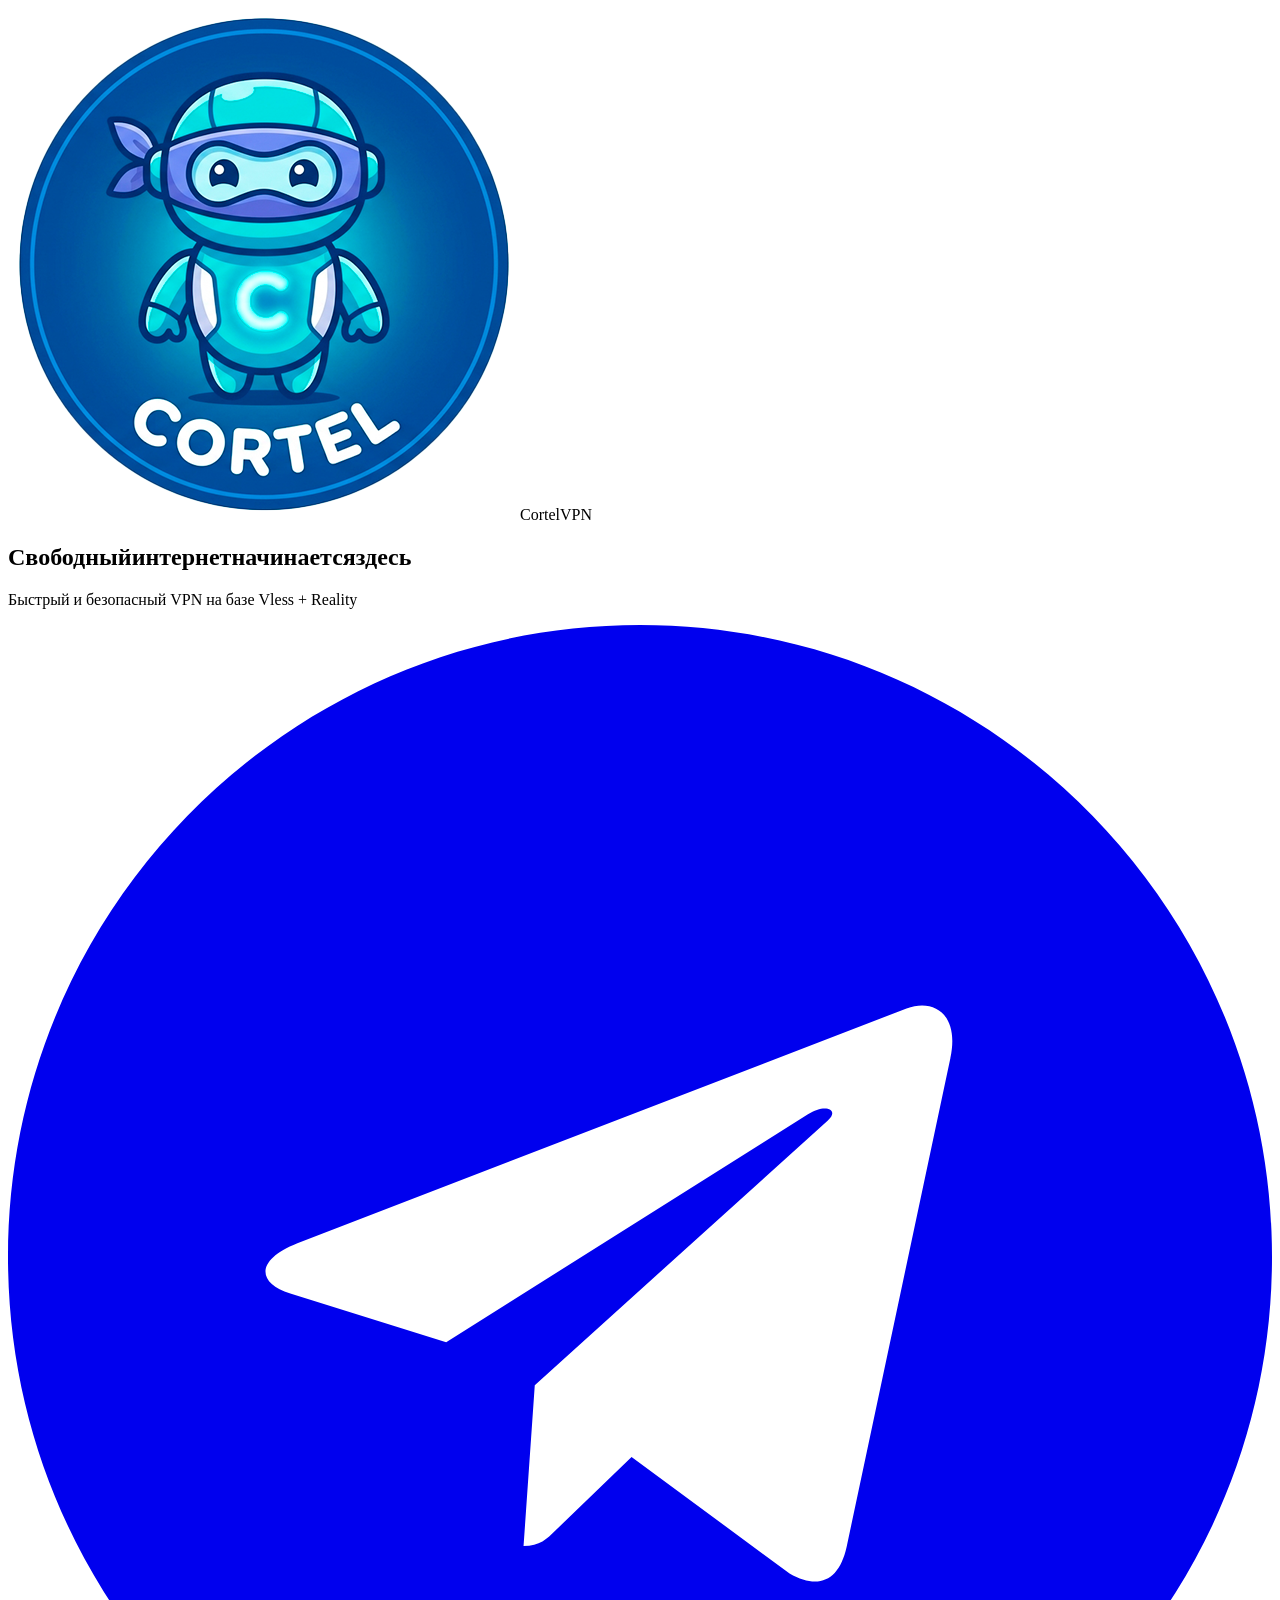
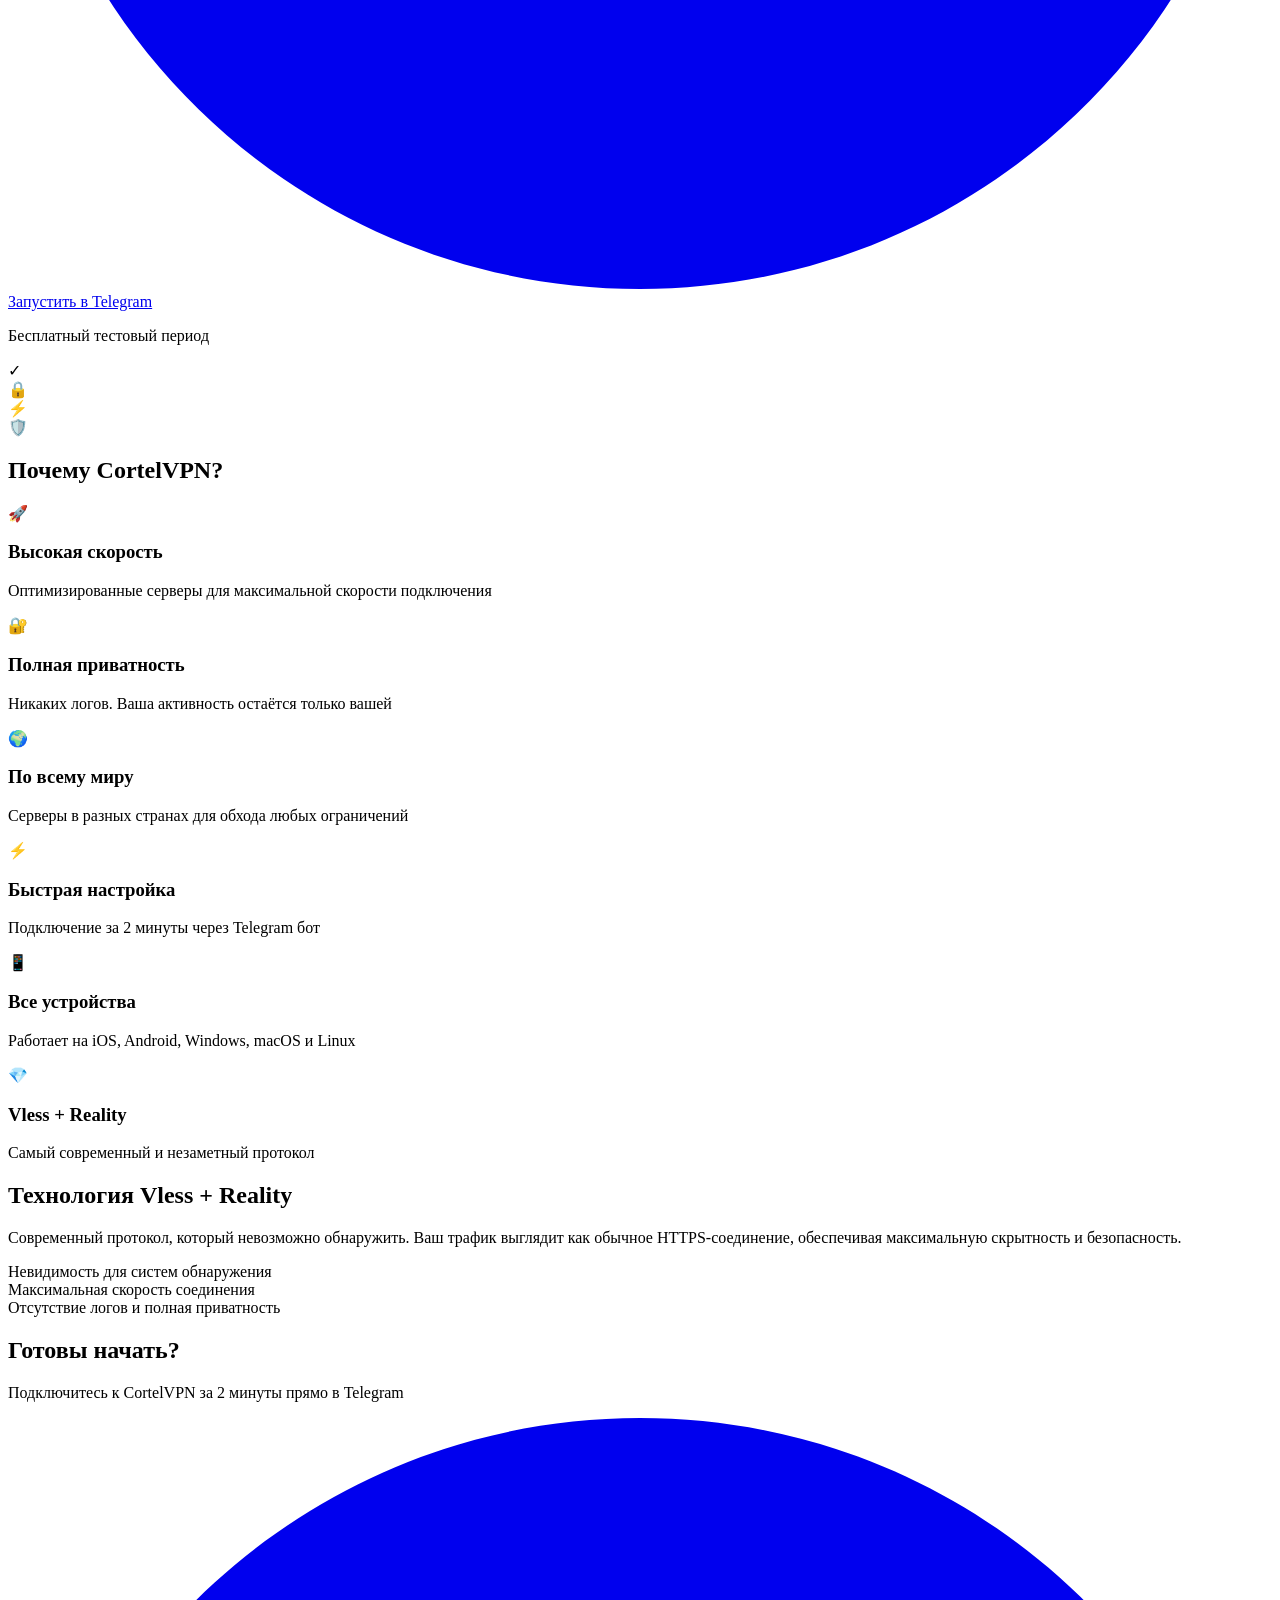
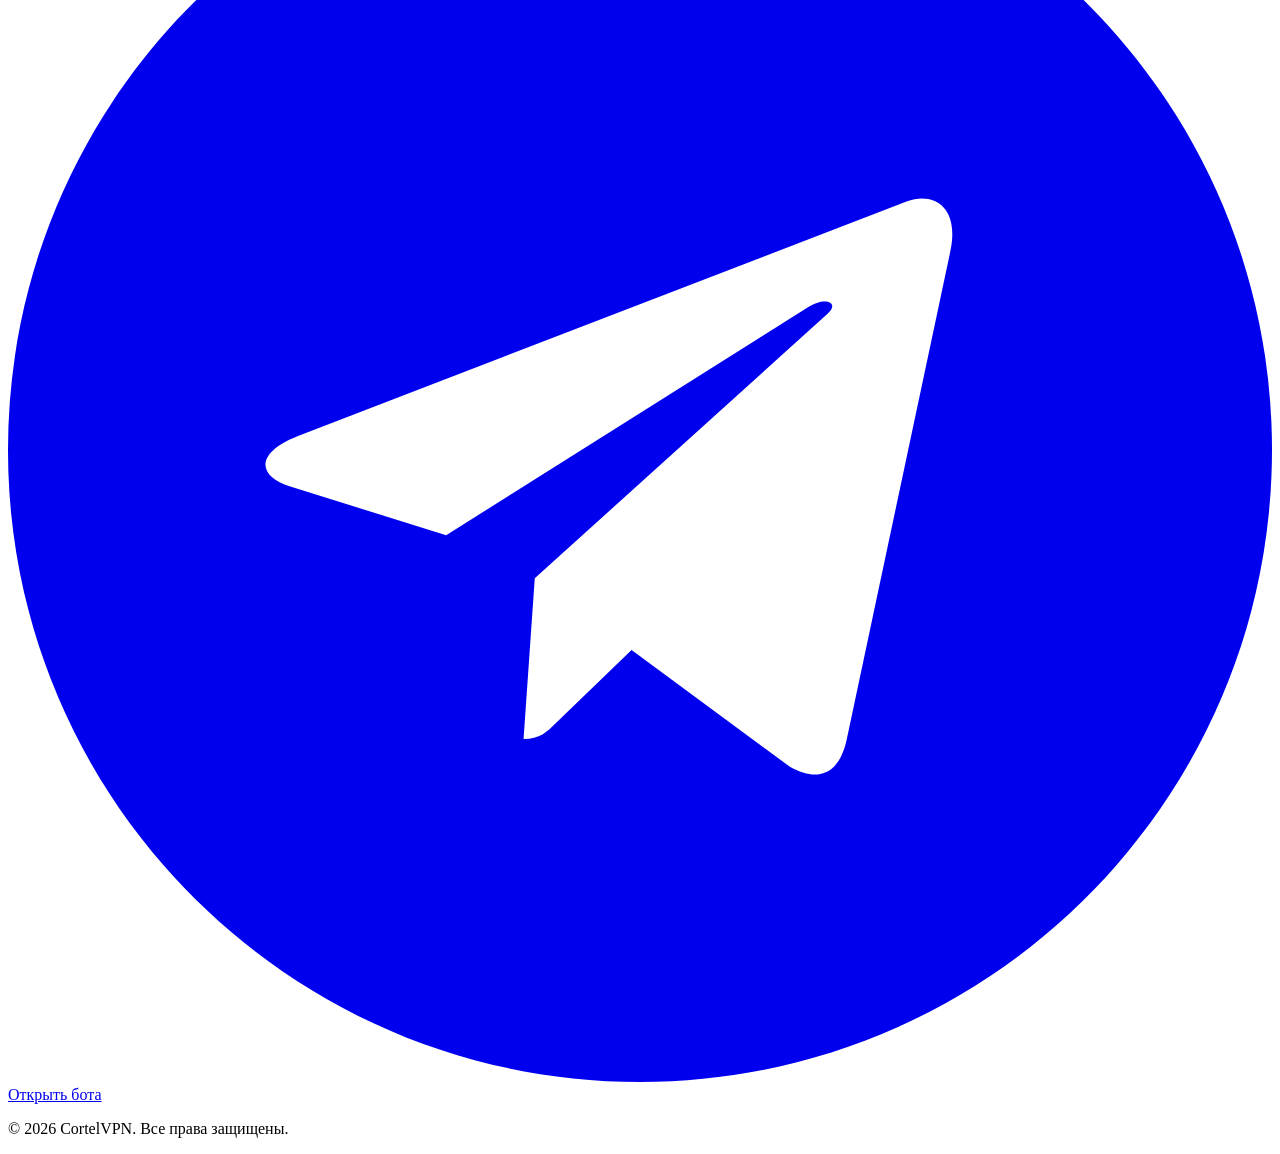
==== index.html @ 0ad5872e "Updates" ====
<!DOCTYPE html>
<html lang="ru">
  <head>
    <meta charset="UTF-8" />
    <link rel="icon" type="image/png" href="./logo.png" />
    <meta name="viewport" content="width=device-width, initial-scale=1.0" />
    
    <!-- SEO Meta Tags -->
    <title>CortelVPN — Быстрый VPN в Telegram | Vless + Reality</title>
    <meta name="title" content="CortelVPN — Быстрый VPN в Telegram | Vless + Reality" />
    <meta name="description" content="🔐 CortelVPN — современный VPN сервис на базе Vless + Reality. Быстрое подключение за 2 минуты через Telegram. Полная анонимность, высокая скорость, серверы по всему миру." />
    <meta name="keywords" content="VPN, Vless, Reality, Telegram бот, анонимность, приватность, обход блокировок, быстрый VPN, CortelVPN" />
    <meta name="author" content="CortelVPN" />
    <meta name="robots" content="index, follow" />
    <link rel="canonical" href="https://kakorel.github.io/CortelVPN/" />
    
    <!-- Open Graph / Facebook -->
    <meta property="og:type" content="website" />
    <meta property="og:url" content="https://kakorel.github.io/CortelVPN/" />
    <meta property="og:title" content="CortelVPN — Быстрый VPN в Telegram" />
    <meta property="og:description" content="Современный VPN на базе Vless + Reality. Подключение за 2 минуты через Telegram бот." />
    <meta property="og:image" content="https://kakorel.github.io/CortelVPN/logo.png" />
    
    <!-- Twitter -->
    <meta property="twitter:card" content="summary_large_image" />
    <meta property="twitter:url" content="https://kakorel.github.io/CortelVPN/" />
    <meta property="twitter:title" content="CortelVPN — Быстрый VPN в Telegram" />
    <meta property="twitter:description" content="Современный VPN на базе Vless + Reality. Подключение за 2 минуты через Telegram бот." />
    <meta property="twitter:image" content="https://kakorel.github.io/CortelVPN/logo.png" />
    
    <!-- Favicon -->
    <link rel="apple-touch-icon" sizes="180x180" href="./logo.png" />
    <link rel="icon" type="image/png" sizes="32x32" href="./logo.png" />
    <link rel="icon" type="image/png" sizes="16x16" href="./logo.png" />
    
    <!-- Fonts -->
    <link rel="preconnect" href="https://fonts.googleapis.com">
    <link rel="preconnect" href="https://fonts.gstatic.com" crossorigin>
    <link href="https://fonts.googleapis.com/css2?family=Inter:wght@400;600;700;900&display=swap" rel="stylesheet">
    
    <!-- Structured Data (Schema.org) -->
    <script type="application/ld+json">
    {
      "@context": "https://schema.org",
      "@type": "SoftwareApplication",
      "name": "CortelVPN",
      "applicationCategory": "SecurityApplication",
      "operatingSystem": "Multi-platform",
      "offers": {
        "@type": "Offer",
        "price": "0",
        "priceCurrency": "RUB"
      },
      "description": "Современный VPN сервис на базе Vless + Reality с подключением через Telegram",
      "url": "https://t.me/CortelVPNBot",
      "image": "https://kakorel.github.io/CortelVPN/logo.png"
    }
    </script>
    <script type="module" crossorigin src="./assets/index-sKCKP_qJ.js"></script>
    <link rel="stylesheet" crossorigin href="./assets/index-DKTfap7U.css">
  </head>
  <body>
    <div id="app"></div>
  </body>
</html>
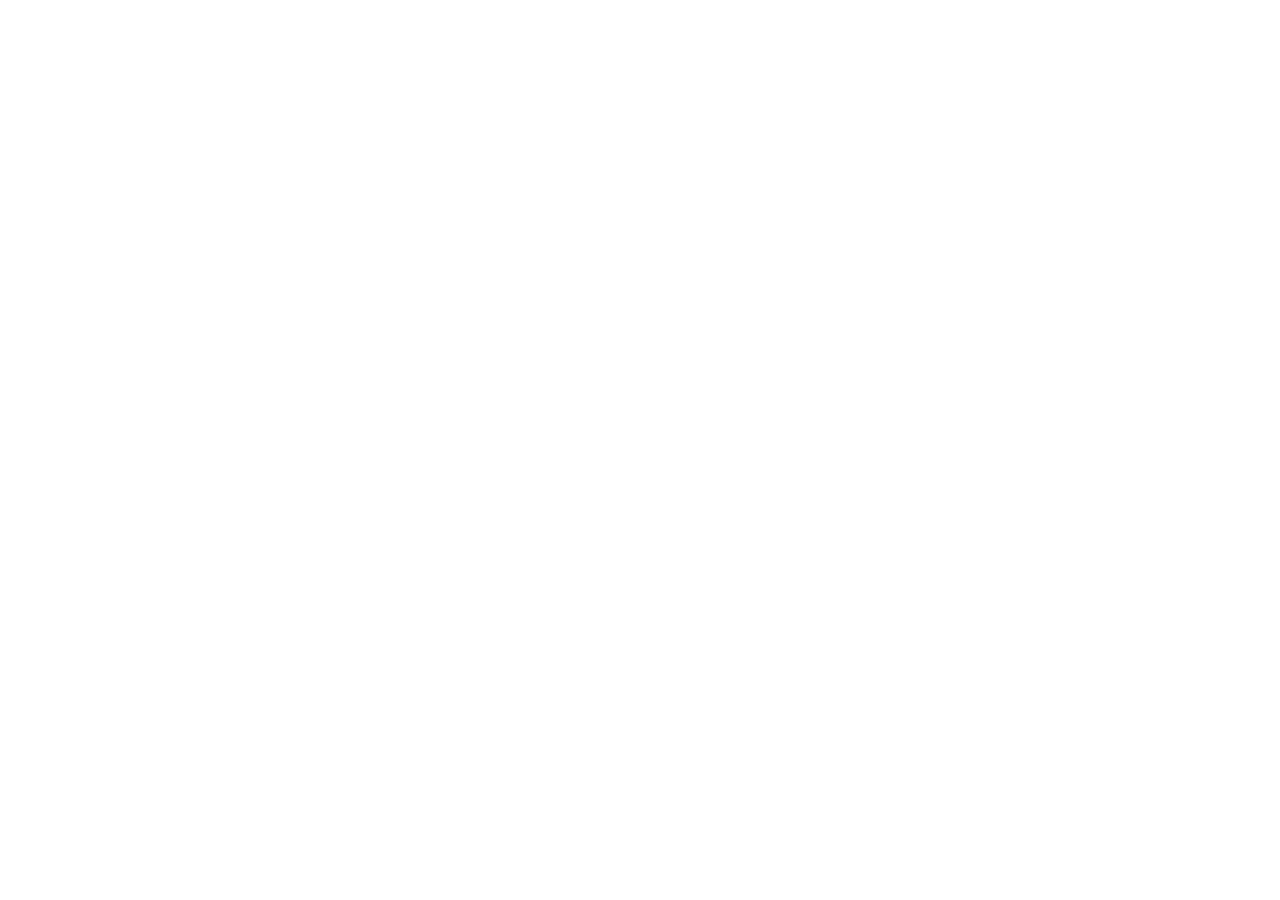
==== commit 6b75ebe1: "Add SEO meta tags" ====
--- a/index.html
+++ b/index.html
@@ -7,6 +7,8 @@
     
     <!-- SEO Meta Tags -->
     <title>CortelVPN — Быстрый VPN в Telegram | Vless + Reality</title>
+    <meta name="google-site-verification" content="CRlwMg4xD5rwBT9-0t8kMzi3ZgNT7_pALRXdV8gQdhY" />
+    <meta name="yandex-verification" content="017a3d70ad2d90e4" />
     <meta name="title" content="CortelVPN — Быстрый VPN в Telegram | Vless + Reality" />
     <meta name="description" content="🔐 CortelVPN — современный VPN сервис на базе Vless + Reality. Быстрое подключение за 2 минуты через Telegram. Полная анонимность, высокая скорость, серверы по всему миру." />
     <meta name="keywords" content="VPN, Vless, Reality, Telegram бот, анонимность, приватность, обход блокировок, быстрый VPN, CortelVPN" />
@@ -56,10 +58,9 @@
       "image": "https://kakorel.github.io/CortelVPN/logo.png"
     }
     </script>
-    <script type="module" crossorigin src="./assets/index-sKCKP_qJ.js"></script>
-    <link rel="stylesheet" crossorigin href="./assets/index-DKTfap7U.css">
   </head>
   <body>
     <div id="app"></div>
+    <script type="module" src="/src/main.js"></script>
   </body>
 </html>
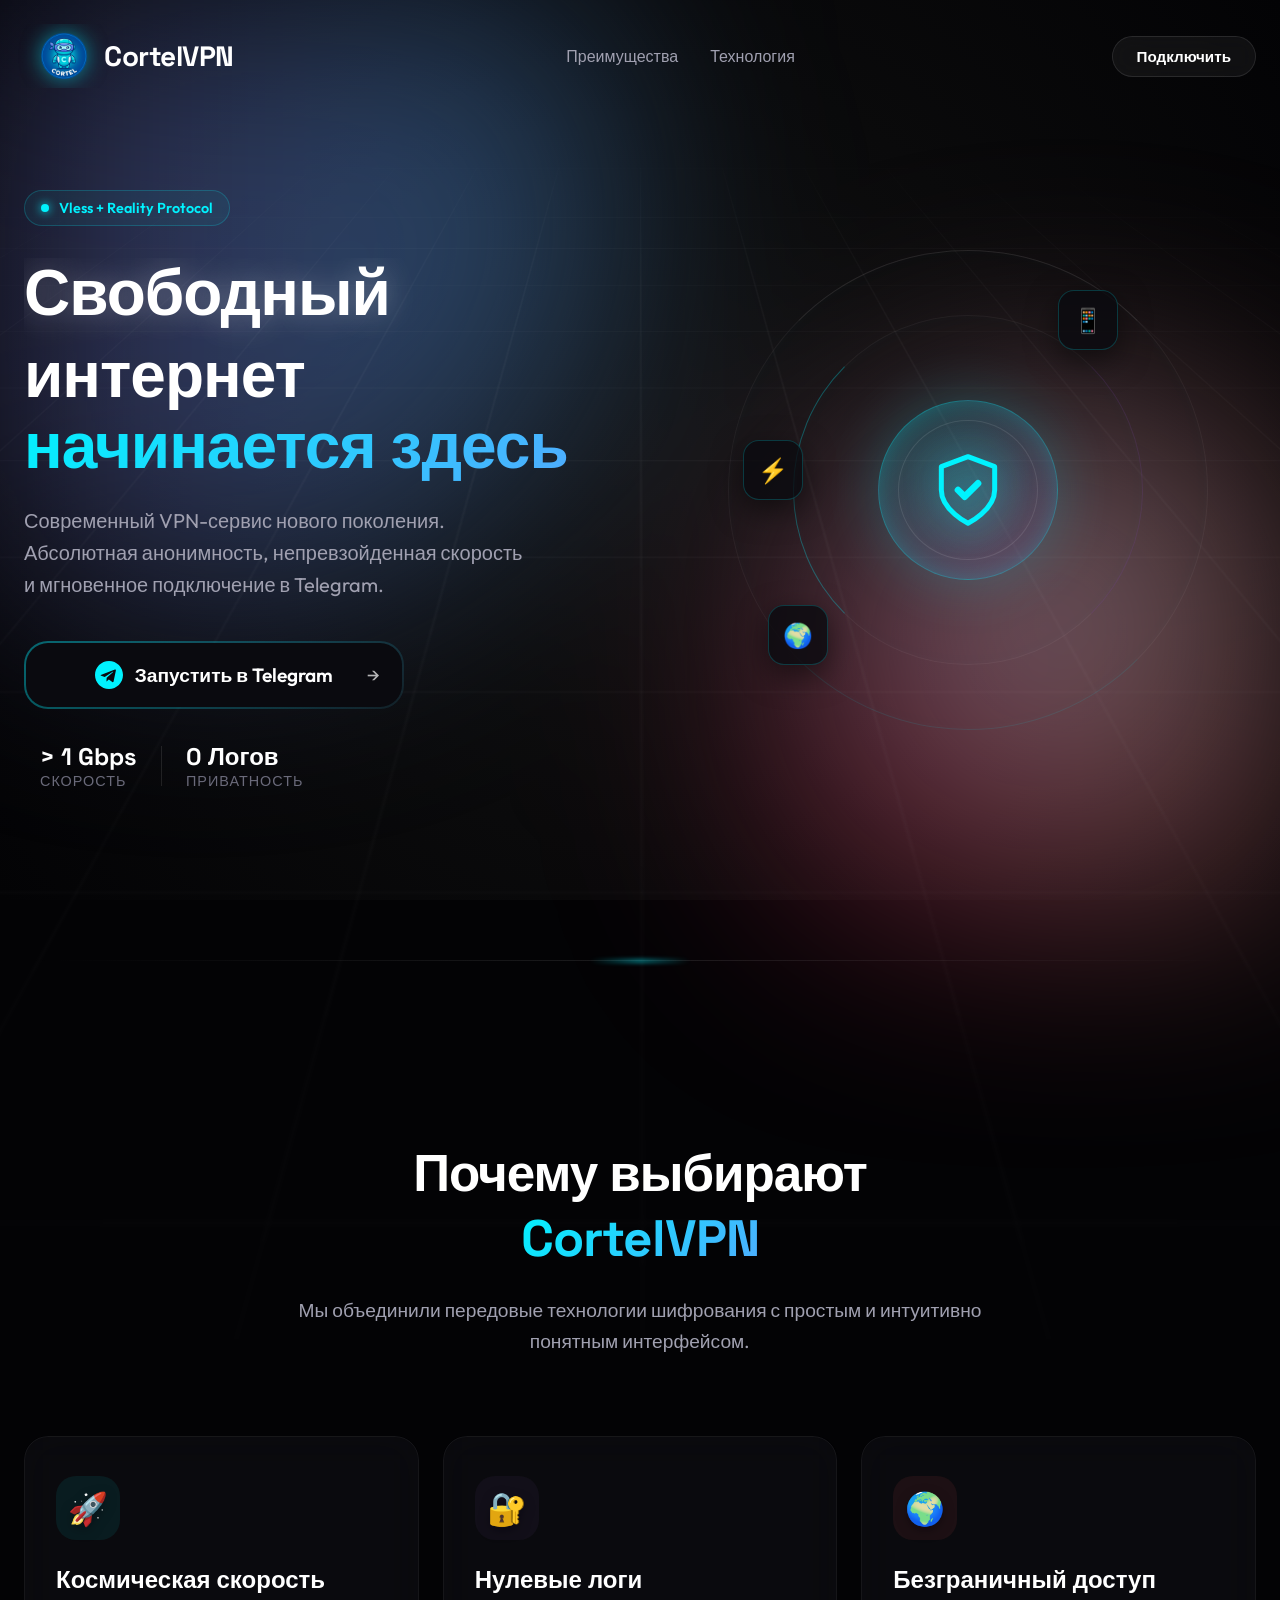
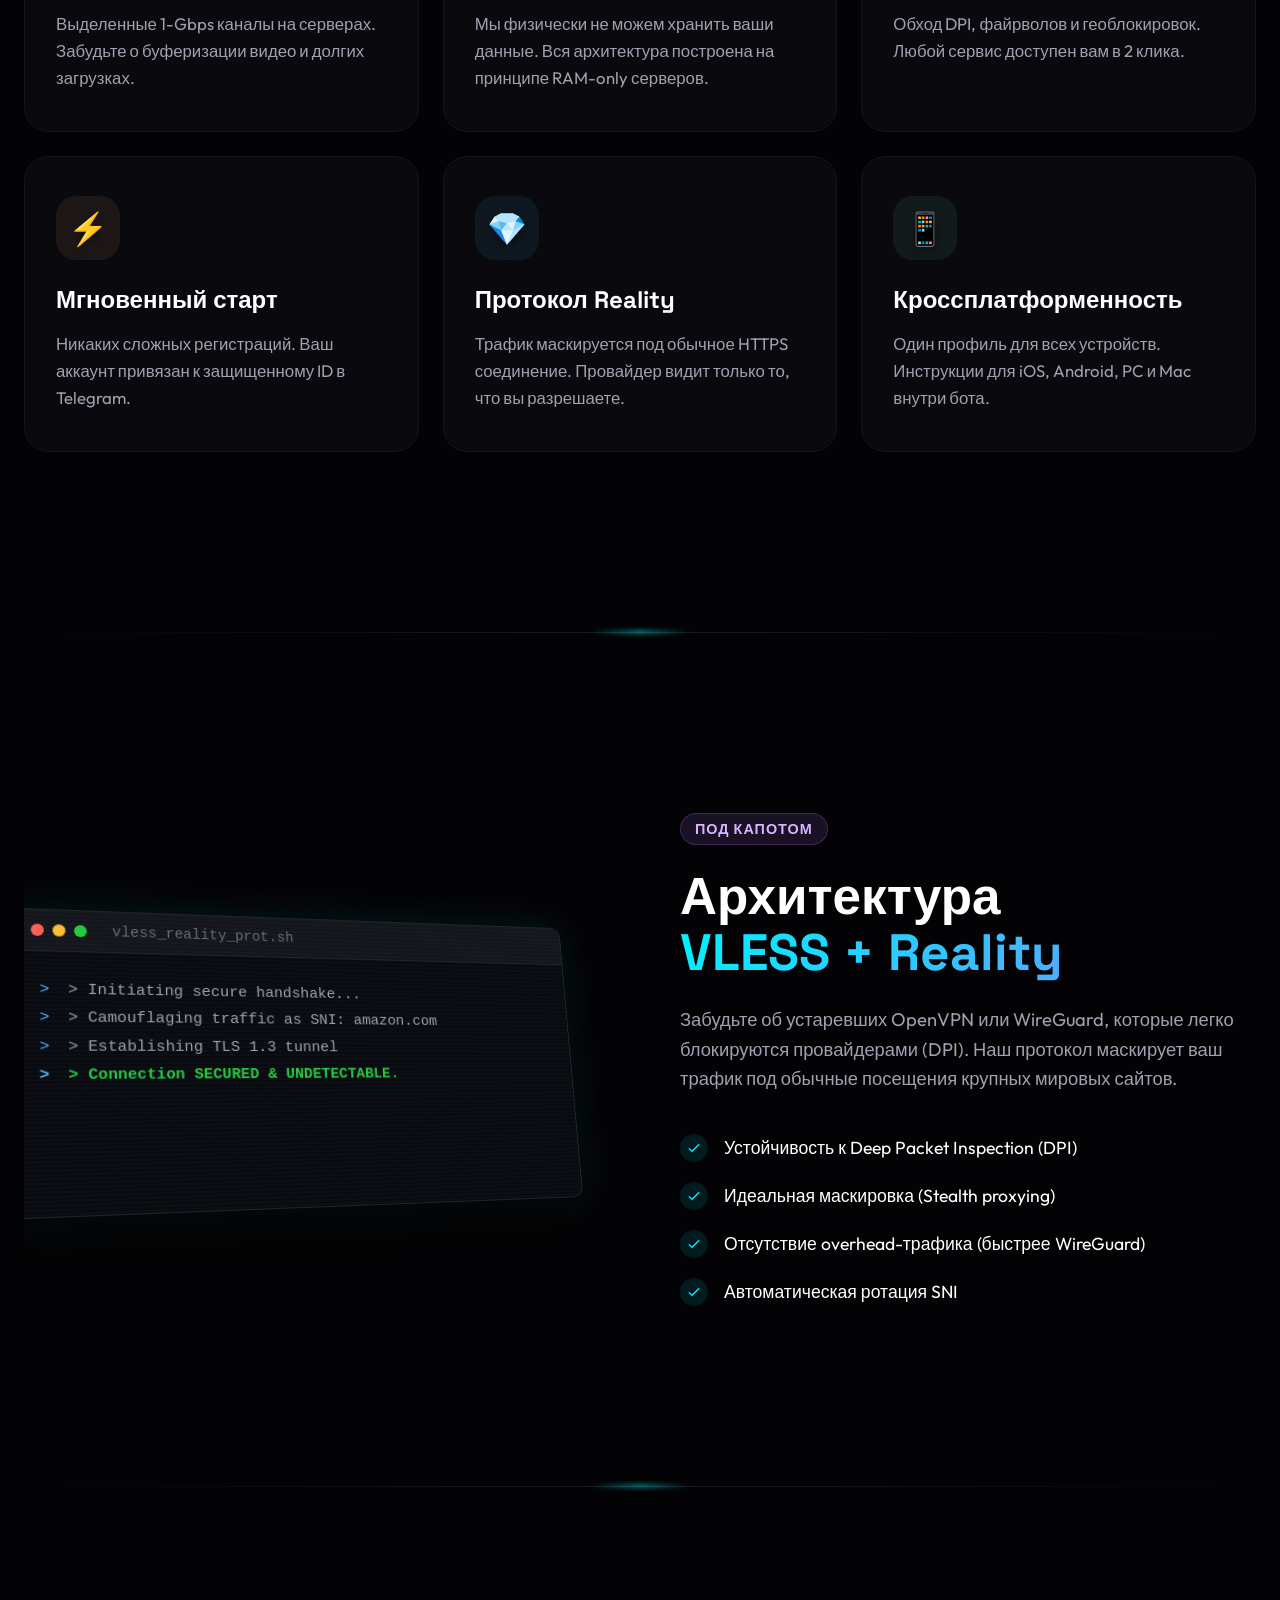
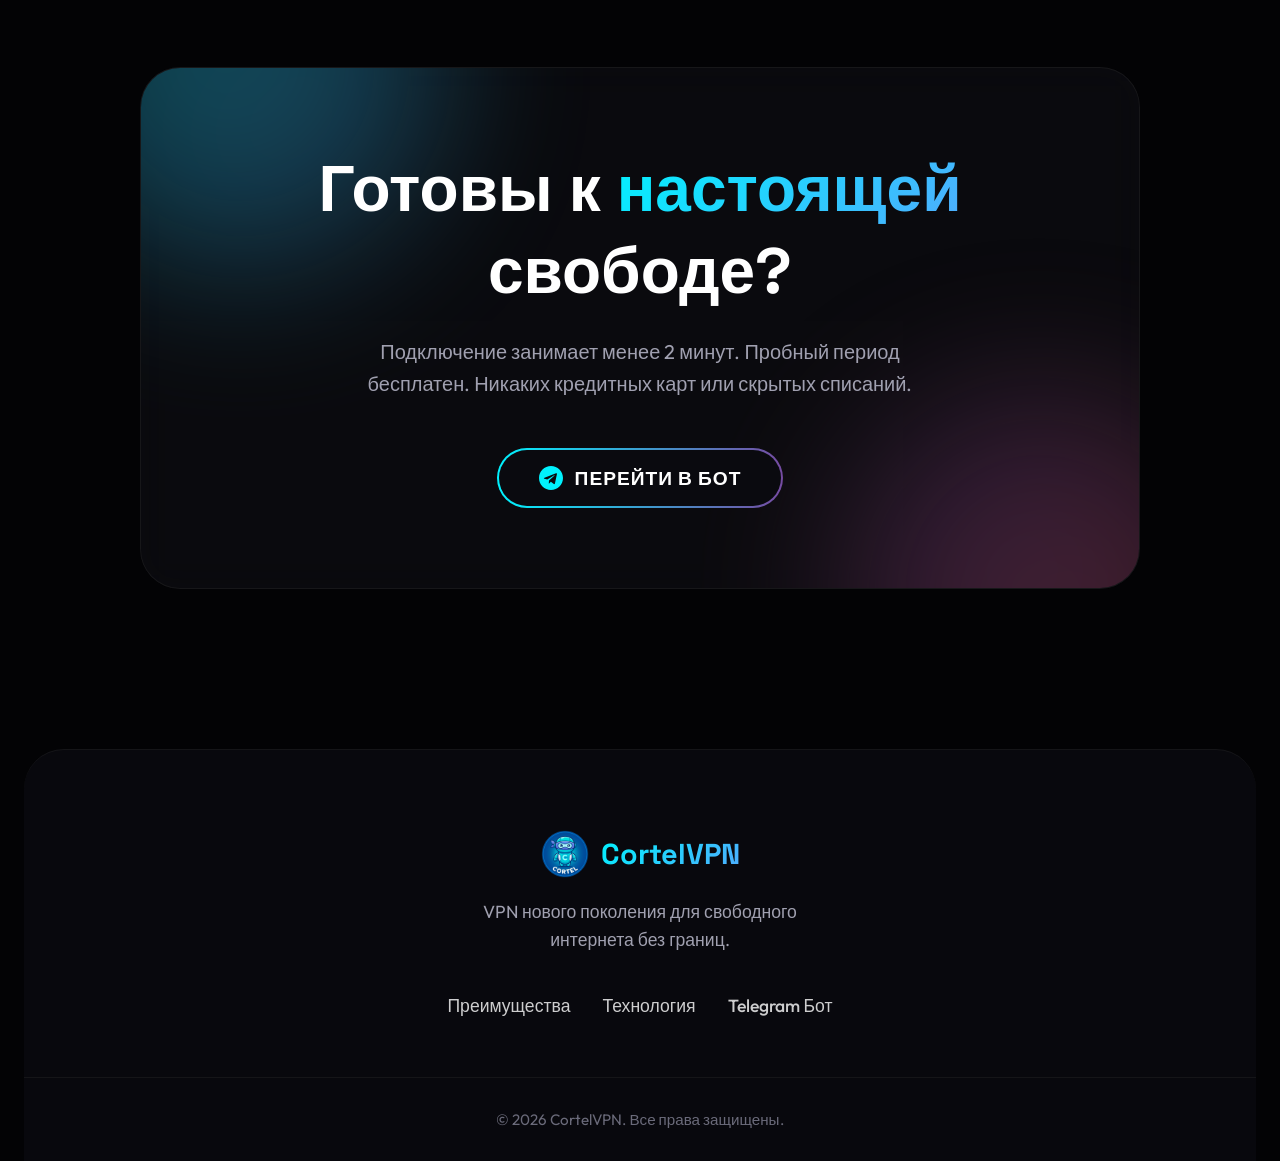
==== commit 0bd56f87: "Updates" ====
--- a/index.html
+++ b/index.html
@@ -1,66 +1,68 @@
-<!DOCTYPE html>
-<html lang="ru">
-  <head>
-    <meta charset="UTF-8" />
-    <link rel="icon" type="image/png" href="./logo.png" />
-    <meta name="viewport" content="width=device-width, initial-scale=1.0" />
-    
-    <!-- SEO Meta Tags -->
-    <title>CortelVPN — Быстрый VPN в Telegram | Vless + Reality</title>
-    <meta name="google-site-verification" content="CRlwMg4xD5rwBT9-0t8kMzi3ZgNT7_pALRXdV8gQdhY" />
-    <meta name="yandex-verification" content="017a3d70ad2d90e4" />
-    <meta name="title" content="CortelVPN — Быстрый VPN в Telegram | Vless + Reality" />
-    <meta name="description" content="🔐 CortelVPN — современный VPN сервис на базе Vless + Reality. Быстрое подключение за 2 минуты через Telegram. Полная анонимность, высокая скорость, серверы по всему миру." />
-    <meta name="keywords" content="VPN, Vless, Reality, Telegram бот, анонимность, приватность, обход блокировок, быстрый VPN, CortelVPN" />
-    <meta name="author" content="CortelVPN" />
-    <meta name="robots" content="index, follow" />
-    <link rel="canonical" href="https://kakorel.github.io/CortelVPN/" />
-    
-    <!-- Open Graph / Facebook -->
-    <meta property="og:type" content="website" />
-    <meta property="og:url" content="https://kakorel.github.io/CortelVPN/" />
-    <meta property="og:title" content="CortelVPN — Быстрый VPN в Telegram" />
-    <meta property="og:description" content="Современный VPN на базе Vless + Reality. Подключение за 2 минуты через Telegram бот." />
-    <meta property="og:image" content="https://kakorel.github.io/CortelVPN/logo.png" />
-    
-    <!-- Twitter -->
-    <meta property="twitter:card" content="summary_large_image" />
-    <meta property="twitter:url" content="https://kakorel.github.io/CortelVPN/" />
-    <meta property="twitter:title" content="CortelVPN — Быстрый VPN в Telegram" />
-    <meta property="twitter:description" content="Современный VPN на базе Vless + Reality. Подключение за 2 минуты через Telegram бот." />
-    <meta property="twitter:image" content="https://kakorel.github.io/CortelVPN/logo.png" />
-    
-    <!-- Favicon -->
-    <link rel="apple-touch-icon" sizes="180x180" href="./logo.png" />
-    <link rel="icon" type="image/png" sizes="32x32" href="./logo.png" />
-    <link rel="icon" type="image/png" sizes="16x16" href="./logo.png" />
-    
-    <!-- Fonts -->
-    <link rel="preconnect" href="https://fonts.googleapis.com">
-    <link rel="preconnect" href="https://fonts.gstatic.com" crossorigin>
-    <link href="https://fonts.googleapis.com/css2?family=Inter:wght@400;600;700;900&display=swap" rel="stylesheet">
-    
-    <!-- Structured Data (Schema.org) -->
-    <script type="application/ld+json">
-    {
-      "@context": "https://schema.org",
-      "@type": "SoftwareApplication",
-      "name": "CortelVPN",
-      "applicationCategory": "SecurityApplication",
-      "operatingSystem": "Multi-platform",
-      "offers": {
-        "@type": "Offer",
-        "price": "0",
-        "priceCurrency": "RUB"
-      },
-      "description": "Современный VPN сервис на базе Vless + Reality с подключением через Telegram",
-      "url": "https://t.me/CortelVPNBot",
-      "image": "https://kakorel.github.io/CortelVPN/logo.png"
-    }
-    </script>
-  </head>
-  <body>
-    <div id="app"></div>
-    <script type="module" src="/src/main.js"></script>
-  </body>
-</html>
+<!DOCTYPE html>
+<html lang="ru">
+  <head>
+    <meta charset="UTF-8" />
+    <link rel="icon" type="image/png" href="/logo.png" />
+    <meta name="viewport" content="width=device-width, initial-scale=1.0" />
+    
+    <!-- SEO Meta Tags -->
+    <title>CortelVPN — Быстрый VPN в Telegram | Vless + Reality</title>
+    <meta name="google-site-verification" content="CRlwMg4xD5rwBT9-0t8kMzi3ZgNT7_pALRXdV8gQdhY" />
+    <meta name="yandex-verification" content="017a3d70ad2d90e4" />
+    <meta name="title" content="CortelVPN — Быстрый VPN в Telegram | Vless + Reality" />
+    <meta name="description" content="🔐 CortelVPN — современный VPN сервис на базе Vless + Reality. Быстрое подключение за 2 минуты через Telegram. Полная анонимность, высокая скорость, серверы по всему миру." />
+    <meta name="keywords" content="VPN, Vless, Reality, Telegram бот, анонимность, приватность, обход блокировок, быстрый VPN, CortelVPN" />
+    <meta name="author" content="CortelVPN" />
+    <meta name="robots" content="index, follow" />
+    <link rel="canonical" href="https://kakorel.github.io/" />
+    
+    <!-- Open Graph / Facebook -->
+    <meta property="og:type" content="website" />
+    <meta property="og:url" content="https://kakorel.github.io/" />
+    <meta property="og:title" content="CortelVPN — Быстрый VPN в Telegram" />
+    <meta property="og:description" content="Современный VPN на базе Vless + Reality. Подключение за 2 минуты через Telegram бот." />
+    <meta property="og:image" content="https://kakorel.github.io/logo.png" />
+    
+    <!-- Twitter -->
+    <meta property="twitter:card" content="summary_large_image" />
+    <meta property="twitter:url" content="https://kakorel.github.io/" />
+    <meta property="twitter:title" content="CortelVPN — Быстрый VPN в Telegram" />
+    <meta property="twitter:description" content="Современный VPN на базе Vless + Reality. Подключение за 2 минуты через Telegram бот." />
+    <meta property="twitter:image" content="https://kakorel.github.io/logo.png" />
+    
+    <!-- Favicon -->
+    <link rel="apple-touch-icon" sizes="180x180" href="/logo.png" />
+    <link rel="icon" type="image/png" sizes="32x32" href="/logo.png" />
+    <link rel="icon" type="image/png" sizes="16x16" href="/logo.png" />
+    
+    <!-- Fonts -->
+    <link rel="preconnect" href="https://fonts.googleapis.com">
+    <link rel="preconnect" href="https://fonts.gstatic.com" crossorigin>
+    <link href="https://fonts.googleapis.com/css2?family=Inter:wght@400;600;700;900&display=swap" rel="stylesheet">
+    
+    <!-- Structured Data (Schema.org) -->
+    <script type="application/ld+json">
+    {
+      "@context": "https://schema.org",
+      "@type": "SoftwareApplication",
+      "name": "CortelVPN",
+      "applicationCategory": "SecurityApplication",
+      "operatingSystem": "Multi-platform",
+      "offers": {
+        "@type": "Offer",
+        "price": "0",
+        "priceCurrency": "RUB"
+      },
+      "description": "Современный VPN сервис на базе Vless + Reality с подключением через Telegram",
+      "url": "https://t.me/CortelVPNBot",
+      "image": "https://kakorel.github.io/logo.png"
+    }
+    </script>
+    <script type="module" crossorigin src="/assets/index-sCNzFumO.js"></script>
+    <link rel="stylesheet" crossorigin href="/assets/index-DAi2vMQo.css">
+  </head>
+  <body>
+    <div id="app"></div>+
+  </body>
+</html>
--- a/assets/index-DAi2vMQo.css
+++ b/assets/index-DAi2vMQo.css
@@ -0,0 +1 @@
+@import"https://fonts.googleapis.com/css2?family=Outfit:wght@300;400;500;600;700;800&family=Space+Grotesk:wght@500;700&display=swap";.header[data-v-87df7027]{position:fixed;top:0;left:0;width:100%;padding:24px 0;z-index:100;transition:all .4s cubic-bezier(.16,1,.3,1)}.header.scrolled[data-v-87df7027]{padding:16px 0;background:#0a0a0f99;-webkit-backdrop-filter:blur(20px);backdrop-filter:blur(20px);border-bottom:1px solid rgba(255,255,255,.05)}.header-inner[data-v-87df7027]{max-width:1300px;margin:0 auto;padding:0 24px;display:flex;justify-content:space-between;align-items:center}.logo-container[data-v-87df7027]{display:flex;align-items:center;gap:16px;position:relative;padding:8px 16px;margin-left:-16px;border-radius:16px;cursor:pointer;transition:transform .3s ease;overflow:hidden;--x: 50%;--y: 50%}.logo-container[data-v-87df7027]:before{content:"";position:absolute;top:var(--y);left:var(--x);transform:translate(-50%,-50%);width:100px;height:100px;background:radial-gradient(circle,rgba(0,242,254,.2),transparent 70%);opacity:0;transition:opacity .3s ease;pointer-events:none}.logo-container[data-v-87df7027]:hover:before{opacity:1}.logo-container[data-v-87df7027]:hover{transform:scale(1.02)}.logo[data-v-87df7027]{width:48px;height:48px;object-fit:contain;filter:drop-shadow(0 0 10px rgba(0,242,254,.5));position:relative;z-index:2;transition:filter .3s}.logo-container:hover .logo[data-v-87df7027]{filter:drop-shadow(0 0 20px rgba(0,242,254,.8))}.logo-text[data-v-87df7027]{font-family:Space Grotesk,sans-serif;font-size:1.75rem;font-weight:700;color:#fff;letter-spacing:-.5px;position:relative;z-index:2}.nav-links[data-v-87df7027]{display:flex;gap:32px}.nav-link[data-v-87df7027]{color:#a0a0b0;text-decoration:none;font-size:1rem;font-weight:500;transition:color .3s;position:relative}.nav-link[data-v-87df7027]:hover{color:#fff}.nav-link[data-v-87df7027]:after{content:"";position:absolute;left:0;bottom:-4px;width:0%;height:2px;background:linear-gradient(90deg,#00f2fe,#4facfe);transition:width .3s ease}.nav-link[data-v-87df7027]:hover:after{width:100%}.nav-cta[data-v-87df7027]{padding:10px 24px;background:#ffffff0d;border:1px solid rgba(255,255,255,.1);border-radius:30px;color:#fff;text-decoration:none;font-weight:600;font-size:.95rem;transition:all .3s ease;-webkit-backdrop-filter:blur(10px);backdrop-filter:blur(10px)}.nav-cta[data-v-87df7027]:hover{background:#ffffff1a;border-color:#00f2fe80;box-shadow:0 0 20px #00f2fe33;transform:translateY(-2px)}@media(max-width:768px){.nav-links[data-v-87df7027]{display:none}.logo-text[data-v-87df7027]{font-size:1.5rem}}.hero[data-v-5a000eb6]{min-height:100vh;display:flex;align-items:center;padding-top:80px}.hero-container[data-v-5a000eb6]{display:grid;grid-template-columns:1fr 1fr;gap:80px;align-items:center;width:100%}@media(max-width:1024px){.hero-container[data-v-5a000eb6]{grid-template-columns:1fr;text-align:center;gap:60px;padding:40px 0}}.badge[data-v-5a000eb6]{display:inline-flex;align-items:center;gap:10px;padding:8px 16px;background:#00f2fe0d;border:1px solid rgba(0,242,254,.2);border-radius:100px;color:#00f2fe;font-weight:600;font-size:.9rem;margin-bottom:32px;animation:fadeUp-5a000eb6 .8s forwards;opacity:0;transform:translateY(20px)}.pulse-dot[data-v-5a000eb6]{width:8px;height:8px;background:#00f2fe;border-radius:50%;box-shadow:0 0 10px #00f2fe;animation:pulse-5a000eb6 2s infinite}@keyframes pulse-5a000eb6{0%{box-shadow:0 0 #00f2fe66}70%{box-shadow:0 0 0 10px #00f2fe00}to{box-shadow:0 0 #00f2fe00}}.title[data-v-5a000eb6]{font-size:clamp(3rem,5vw,5rem);line-height:1.1;font-weight:800;letter-spacing:-1px;margin-bottom:24px}.title-line[data-v-5a000eb6]{overflow:hidden;display:flex;flex-wrap:wrap;gap:12px}@media(max-width:1024px){.title-line[data-v-5a000eb6]{justify-content:center}.badge[data-v-5a000eb6]{margin:0 auto 32px}}.title-line[data-v-5a000eb6]:nth-child(1){animation:splitReveal-5a000eb6 1s .2s cubic-bezier(.2,1,.2,1) forwards;opacity:0;transform:translateY(40px)}.title-line[data-v-5a000eb6]:nth-child(2){animation:splitReveal-5a000eb6 1s .4s cubic-bezier(.2,1,.2,1) forwards;opacity:0;transform:translateY(40px)}.text-glow[data-v-5a000eb6]{color:#fff;text-shadow:0 0 30px rgba(255,255,255,.3)}.text-gradient[data-v-5a000eb6]{background:linear-gradient(135deg,#00f2fe,#4facfe);-webkit-background-clip:text;-webkit-text-fill-color:transparent;background-clip:text}.subtitle[data-v-5a000eb6]{font-size:1.25rem;color:#a0a0b0;line-height:1.6;max-width:500px;margin-bottom:40px;animation:fadeUp-5a000eb6 1s .6s forwards;opacity:0;transform:translateY(20px)}@media(max-width:1024px){.subtitle[data-v-5a000eb6]{margin:0 auto 40px}}.actions[data-v-5a000eb6]{animation:fadeUp-5a000eb6 1s .8s forwards;opacity:0;transform:translateY(20px)}.primary-btn[data-v-5a000eb6]{position:relative;display:inline-flex;align-items:center;justify-content:space-between;width:100%;max-width:380px;padding:2px;background:linear-gradient(135deg,#00f2fe66,#4abfee1a);border-radius:24px;text-decoration:none;overflow:hidden;transition:transform .3s cubic-bezier(.16,1,.3,1)}.primary-btn[data-v-5a000eb6]:hover{transform:translateY(-4px) scale(1.02)}.btn-glow[data-v-5a000eb6]{position:absolute;top:0;left:-100%;width:100%;height:100%;background:linear-gradient(90deg,transparent,rgba(255,255,255,.2),transparent);transition:left .5s}.primary-btn:hover .btn-glow[data-v-5a000eb6]{left:100%}.btn-text[data-v-5a000eb6]{flex:1;display:flex;align-items:center;justify-content:center;gap:12px;background:#0a0a0f;border-radius:22px;padding:18px 24px;color:#fff;font-weight:600;font-size:1.2rem;z-index:1;transition:background .3s}.primary-btn:hover .btn-text[data-v-5a000eb6]{background:#0a0a0fcc}.primary-btn svg[data-v-5a000eb6]{width:28px;height:28px;color:#00f2fe}.arrow-icon[data-v-5a000eb6]{position:absolute;right:24px;z-index:2;color:#fff;font-size:1.2rem;transition:transform .3s;opacity:.7}.primary-btn:hover .arrow-icon[data-v-5a000eb6]{transform:translate(4px);opacity:1}.stats-row[data-v-5a000eb6]{display:flex;align-items:center;gap:24px;margin-top:32px;padding-left:16px}@media(max-width:1024px){.stats-row[data-v-5a000eb6]{justify-content:center;padding-left:0}.primary-btn[data-v-5a000eb6]{max-width:100%}}.stat-val[data-v-5a000eb6]{font-family:Space Grotesk,sans-serif;font-size:1.5rem;font-weight:700;color:#fff}.stat-label[data-v-5a000eb6]{font-size:.9rem;color:#6a6a7a;text-transform:uppercase;letter-spacing:1px}.stat-divider[data-v-5a000eb6]{width:1px;height:40px;background:#ffffff1a}.hero-visual[data-v-5a000eb6]{position:relative;display:flex;justify-content:center;align-items:center;animation:fadeIn-5a000eb6 2s 1s forwards;opacity:0}.visual-wrapper[data-v-5a000eb6]{position:relative;width:500px;height:500px;display:flex;justify-content:center;align-items:center}@media(max-width:640px){.visual-wrapper[data-v-5a000eb6]{width:350px;height:350px;transform:scale(.8)}}.core-sphere[data-v-5a000eb6]{position:relative;width:180px;height:180px;border-radius:50%;background:linear-gradient(135deg,#00f2fe33,#764ba233);-webkit-backdrop-filter:blur(10px);backdrop-filter:blur(10px);border:1px solid rgba(0,242,254,.3);display:flex;justify-content:center;align-items:center;z-index:10;box-shadow:0 0 60px #00f2fe33,inset 0 0 20px #00f2fe33;animation:pulseSphere-5a000eb6 4s ease-in-out infinite alternate}.sphere-inner[data-v-5a000eb6]{position:absolute;width:140px;height:140px;border-radius:50%;background:radial-gradient(circle,rgba(0,242,254,.1),transparent 70%);border:1px solid rgba(255,255,255,.1);animation:spin-5a000eb6 10s linear infinite}.shield-icon[data-v-5a000eb6]{width:80px;height:80px;color:#00f2fe;z-index:2;filter:drop-shadow(0 0 15px rgba(0,242,254,.5))}.orbit-ring[data-v-5a000eb6]{position:absolute;top:50%;left:50%;transform:translate(-50%,-50%);border-radius:50%;border:1px solid rgba(255,255,255,.05);box-shadow:inset 0 0 20px #00f2fe05}.ring-1[data-v-5a000eb6]{width:350px;height:350px;animation:orbit-5a000eb6 20s linear infinite;border-left-color:#00f2fe4d;border-right-color:#764ba233}.ring-2[data-v-5a000eb6]{width:480px;height:480px;animation:orbitReverse-5a000eb6 30s linear infinite;border-top-color:#ffffff1a;border-bottom-color:#00f2fe1a}.node[data-v-5a000eb6]{position:absolute;width:60px;height:60px;background:#0a0a0fcc;-webkit-backdrop-filter:blur(8px);backdrop-filter:blur(8px);border:1px solid rgba(0,242,254,.2);border-radius:16px;display:flex;justify-content:center;align-items:center;font-size:1.5rem;box-shadow:0 10px 30px #00000080;z-index:20}.node-1[data-v-5a000eb6]{top:10%;right:20%;animation:floatNode-5a000eb6 5s ease-in-out infinite}.node-2[data-v-5a000eb6]{bottom:15%;left:10%;animation:floatNode-5a000eb6 6s ease-in-out infinite 1s}.node-3[data-v-5a000eb6]{top:40%;left:5%;animation:floatNode-5a000eb6 7s ease-in-out infinite 2s}@keyframes splitReveal-5a000eb6{to{opacity:1;transform:translateY(0)}}@keyframes fadeUp-5a000eb6{to{opacity:1;transform:translateY(0)}}@keyframes fadeIn-5a000eb6{to{opacity:1}}@keyframes pulseSphere-5a000eb6{0%{transform:scale(1);box-shadow:0 0 60px #00f2fe33}to{transform:scale(1.05);box-shadow:0 0 100px #00f2fe66}}@keyframes spin-5a000eb6{to{transform:rotate(360deg)}}@keyframes orbit-5a000eb6{0%{transform:translate(-50%,-50%) rotate(0)}to{transform:translate(-50%,-50%) rotate(360deg)}}@keyframes orbitReverse-5a000eb6{0%{transform:translate(-50%,-50%) rotate(360deg)}to{transform:translate(-50%,-50%) rotate(0)}}@keyframes floatNode-5a000eb6{0%,to{transform:translateY(0)}50%{transform:translateY(-20px)}}.features[data-v-491fc93d]{padding:120px 0;position:relative}.header-content[data-v-491fc93d]{text-align:center;max-width:700px;margin:0 auto 80px;opacity:0;transform:translateY(30px);transition:all .8s cubic-bezier(.16,1,.3,1)}.header-content.visible[data-v-491fc93d]{opacity:1;transform:translateY(0)}.section-title[data-v-491fc93d]{font-size:clamp(2.5rem,4vw,3.5rem);font-weight:800;letter-spacing:-1px;margin-bottom:24px}.gradient-text[data-v-491fc93d]{background:linear-gradient(135deg,#00f2fe,#4facfe);-webkit-background-clip:text;-webkit-text-fill-color:transparent;background-clip:text}.section-subtitle[data-v-491fc93d]{font-size:1.2rem;color:#a0a0b0;line-height:1.6}.features-grid[data-v-491fc93d]{display:grid;grid-template-columns:repeat(auto-fit,minmax(320px,1fr));gap:24px}.feature-card-wrapper[data-v-491fc93d]{opacity:0;transform:translateY(40px);transition:all .8s cubic-bezier(.16,1,.3,1)}.feature-card-wrapper.visible[data-v-491fc93d]{opacity:1;transform:translateY(0)}.feature-card[data-v-491fc93d]{position:relative;height:100%;background:#0f0f1499;-webkit-backdrop-filter:blur(20px);backdrop-filter:blur(20px);border-radius:24px;padding:40px 32px;overflow:hidden;transition:transform .4s cubic-bezier(.16,1,.3,1);display:flex;flex-direction:column}.feature-card[data-v-491fc93d]:hover{transform:translateY(-8px)}.card-glow[data-v-491fc93d]{position:absolute;top:-50%;left:-50%;width:200%;height:200%;opacity:0;filter:blur(60px);transition:opacity .4s;pointer-events:none;z-index:0}.mouse-glow-bg[data-v-491fc93d]{position:absolute;top:0;left:0;width:100%;height:100%;background:radial-gradient(800px circle at var(--mouse-x, 0) var(--mouse-y, 0),rgba(255,255,255,.04),transparent 40%);z-index:0;pointer-events:none;opacity:0;transition:opacity .3s}.feature-card:hover .mouse-glow-bg[data-v-491fc93d]{opacity:1}.feature-card:hover .card-glow[data-v-491fc93d]{opacity:.15}.icon-wrapper[data-v-491fc93d]{position:relative;width:64px;height:64px;border-radius:20px;display:flex;align-items:center;justify-content:center;margin-bottom:24px;z-index:1}.icon-bg[data-v-491fc93d]{position:absolute;top:0;right:0;bottom:0;left:0;border-radius:20px;opacity:.2;transition:opacity .3s}.feature-card:hover .icon-bg[data-v-491fc93d]{opacity:.4}.icon[data-v-491fc93d]{font-size:2rem;z-index:2;filter:drop-shadow(0 4px 6px rgba(0,0,0,.3));transition:transform .3s}.feature-card:hover .icon[data-v-491fc93d]{transform:scale(1.1) rotate(5deg)}.card-title[data-v-491fc93d]{font-size:1.5rem;font-weight:700;margin-bottom:16px;color:#fff;z-index:1}.card-desc[data-v-491fc93d]{font-size:1.05rem;color:#a0a0b0;line-height:1.6;z-index:1}.card-border[data-v-491fc93d]{position:absolute;top:0;right:0;bottom:0;left:0;border-radius:24px;border:1px solid rgba(255,255,255,.05);pointer-events:none;transition:border-color .4s;overflow:hidden}.mouse-glow-border[data-v-491fc93d]{position:absolute;top:0;left:0;width:100%;height:100%;background:radial-gradient(400px circle at var(--mouse-x, 0) var(--mouse-y, 0),rgba(0,242,254,.4),transparent 40%);opacity:0;transition:opacity .3s;mix-blend-mode:overlay}.feature-card:hover .mouse-glow-border[data-v-491fc93d]{opacity:1}.feature-card:hover .card-border[data-v-491fc93d]{border-color:#ffffff1a}.tech-section[data-v-2a5a9545]{padding:120px 0;overflow:hidden}.tech-container[data-v-2a5a9545]{display:grid;grid-template-columns:1fr 1fr;gap:80px;align-items:center;opacity:0;transform:translateY(50px);transition:all 1s cubic-bezier(.16,1,.3,1)}.tech-container.visible[data-v-2a5a9545]{opacity:1;transform:translateY(0)}@media(max-width:1024px){.tech-container[data-v-2a5a9545]{grid-template-columns:1fr;gap:60px}}.tech-visual[data-v-2a5a9545]{position:relative;perspective:1000px}.terminal-mock[data-v-2a5a9545]{background:#0a0a0f;border:1px solid rgba(255,255,255,.1);border-radius:12px;overflow:hidden;box-shadow:0 30px 60px #0009,0 0 40px #00f2fe1a;transform:rotateY(15deg) rotateX(10deg);transition:transform .5s ease}.terminal-mock[data-v-2a5a9545]:hover{transform:rotateY(5deg) rotateX(5deg)}.terminal-header[data-v-2a5a9545]{background:#15151a;padding:12px 16px;display:flex;align-items:center;gap:8px;border-bottom:1px solid rgba(255,255,255,.05)}.dot[data-v-2a5a9545]{width:12px;height:12px;border-radius:50%}.red[data-v-2a5a9545]{background:#ff5f56}.yellow[data-v-2a5a9545]{background:#ffbd2e}.green[data-v-2a5a9545]{background:#27c93f}.terminal-title[data-v-2a5a9545]{margin-left:16px;font-family:monospace;color:#6a6a7a;font-size:.9rem}.terminal-body[data-v-2a5a9545]{padding:24px;font-family:Courier New,Courier,monospace;font-size:.95rem;line-height:1.8;min-height:250px}.code-line[data-v-2a5a9545]{color:#a0a0b0;opacity:0}.tech-container.visible .code-line[data-v-2a5a9545]{animation:typeLine-2a5a9545 .1s forwards}.tech-container.visible .delay-1[data-v-2a5a9545]{animation-delay:1s}.tech-container.visible .delay-2[data-v-2a5a9545]{animation-delay:2s}.tech-container.visible .delay-3[data-v-2a5a9545]{animation-delay:3s}.cmd[data-v-2a5a9545]{color:#4facfe;margin-right:8px}.success[data-v-2a5a9545]{color:#27c93f;font-weight:700}@keyframes typeLine-2a5a9545{0%{opacity:0}to{opacity:1}}.hologram-effect[data-v-2a5a9545]{position:absolute;top:0;left:0;width:100%;height:100%;background:repeating-linear-gradient(0deg,transparent,transparent 2px,rgba(0,242,254,.05) 3px,transparent 4px);pointer-events:none;animation:scanline-2a5a9545 8s linear infinite;border-radius:12px;transform:rotateY(15deg) rotateX(10deg)}@keyframes scanline-2a5a9545{0%{transform:rotateY(15deg) rotateX(10deg) translateY(-100%)}to{transform:rotateY(15deg) rotateX(10deg) translateY(100%)}}.badge[data-v-2a5a9545]{display:inline-block;padding:6px 14px;background:#764ba233;border:1px solid rgba(118,75,162,.4);color:#d8b4fe;border-radius:100px;font-size:.9rem;font-weight:600;text-transform:uppercase;letter-spacing:1px;margin-bottom:24px}.title[data-v-2a5a9545]{font-size:clamp(2.5rem,4vw,3.5rem);font-weight:800;line-height:1.1;margin-bottom:24px}.gradient-text[data-v-2a5a9545]{background:linear-gradient(135deg,#00f2fe,#4facfe);-webkit-background-clip:text;-webkit-text-fill-color:transparent;background-clip:text}.description[data-v-2a5a9545]{font-size:1.15rem;color:#a0a0b0;line-height:1.6;margin-bottom:40px}.tech-list[data-v-2a5a9545]{list-style:none;display:flex;flex-direction:column;gap:20px}.tech-list-item[data-v-2a5a9545]{display:flex;align-items:center;gap:16px;font-size:1.1rem;color:#fff;opacity:0;transform:translate(-20px)}.tech-container.visible .tech-list-item[data-v-2a5a9545]{opacity:1;transform:translate(0);transition:all .5s cubic-bezier(.16,1,.3,1)}.check-icon[data-v-2a5a9545]{width:28px;height:28px;border-radius:50%;background:#00f2fe1a;display:flex;align-items:center;justify-content:center;color:#00f2fe}.check-icon svg[data-v-2a5a9545]{width:16px;height:16px}.final-cta[data-v-850568dd]{padding:120px 0;display:flex;justify-content:center}.cta-container[data-v-850568dd]{position:relative;width:100%;max-width:1000px;background:#0f0f1499;border:1px solid rgba(255,255,255,.05);border-radius:40px;padding:80px 40px;text-align:center;overflow:hidden;-webkit-backdrop-filter:blur(20px);backdrop-filter:blur(20px);opacity:0;transform:scale(.95);transition:all .8s cubic-bezier(.16,1,.3,1)}.cta-container.visible[data-v-850568dd]{opacity:1;transform:scale(1)}.cta-glow[data-v-850568dd]{position:absolute;width:400px;height:400px;border-radius:50%;filter:blur(80px);opacity:.3;pointer-events:none;z-index:0}.glow-1[data-v-850568dd]{top:-200px;left:-100px;background:linear-gradient(135deg,#00f2fe,#4facfe);animation:pulseGlow-850568dd 6s ease-in-out infinite alternate}.glow-2[data-v-850568dd]{bottom:-200px;right:-100px;background:linear-gradient(135deg,#764ba2,#f5576c);animation:pulseGlow-850568dd 8s ease-in-out infinite alternate-reverse}@keyframes pulseGlow-850568dd{0%{transform:scale(1);opacity:.2}to{transform:scale(1.2);opacity:.4}}.cta-content[data-v-850568dd]{position:relative;z-index:10}.title[data-v-850568dd]{font-size:clamp(2.5rem,5vw,4rem);font-weight:800;margin-bottom:24px}.gradient-text[data-v-850568dd]{background:linear-gradient(135deg,#00f2fe,#4facfe);-webkit-background-clip:text;-webkit-text-fill-color:transparent;background-clip:text}.subtitle[data-v-850568dd]{font-size:1.25rem;color:#a0a0b0;max-width:600px;margin:0 auto 48px;line-height:1.6}.cta-actions[data-v-850568dd]{display:flex;justify-content:center}.cyber-btn[data-v-850568dd]{position:relative;display:inline-block;padding:2px;border-radius:100px;background:linear-gradient(90deg,#00f2fe,#764ba2,#00f2fe);background-size:200% auto;text-decoration:none;animation:bgScroll-850568dd 3s linear infinite;transition:transform .3s}.cyber-btn[data-v-850568dd]:hover{transform:translateY(-4px) scale(1.05);box-shadow:0 10px 40px #00f2fe66}.btn-bg[data-v-850568dd]{position:absolute;top:0;right:0;bottom:0;left:0;border-radius:100px;background:inherit;filter:blur(10px);opacity:0;transition:opacity .3s}.cyber-btn:hover .btn-bg[data-v-850568dd]{opacity:.8}.btn-text[data-v-850568dd]{position:relative;display:flex;align-items:center;gap:12px;background:#0a0a0f;padding:16px 40px;border-radius:100px;color:#fff;font-weight:700;font-size:1.2rem;letter-spacing:1px;z-index:1}.tg-icon[data-v-850568dd]{width:24px;height:24px;color:#00f2fe}@keyframes bgScroll-850568dd{to{background-position:200% center}}@media(max-width:768px){.cta-container[data-v-850568dd]{padding:60px 24px;border-radius:30px}}.footer[data-v-923d67d8]{border-top:1px solid rgba(255,255,255,.05);background:#0a0a0fcc;padding:80px 0 0;border-radius:40px 40px 0 0;margin-top:40px}.footer-content[data-v-923d67d8]{display:flex;flex-direction:column;align-items:center;text-align:center;gap:40px;padding-bottom:60px}.footer-brand[data-v-923d67d8]{max-width:400px;display:flex;flex-direction:column;align-items:center}.logo[data-v-923d67d8]{display:flex;align-items:center;justify-content:center;gap:12px;margin-bottom:20px}.logo img[data-v-923d67d8]{width:48px;height:48px;object-fit:contain}.logo span[data-v-923d67d8]{font-family:Space Grotesk,sans-serif;font-size:1.8rem;font-weight:700;background:linear-gradient(135deg,#00f2fe,#4facfe);-webkit-background-clip:text;-webkit-text-fill-color:transparent;background-clip:text}.brand-desc[data-v-923d67d8]{color:#a0a0b0;line-height:1.6;font-size:1.1rem}.footer-links[data-v-923d67d8]{display:flex;justify-content:center}.link-group[data-v-923d67d8]{display:flex;flex-wrap:wrap;justify-content:center;gap:32px}.link-group a[data-v-923d67d8]{color:#fff;text-decoration:none;font-weight:500;font-size:1.1rem;transition:all .3s;opacity:.8}.link-group a[data-v-923d67d8]:hover{color:#00f2fe;opacity:1;transform:translateY(-2px)}.footer-bottom[data-v-923d67d8]{text-align:center;padding:32px 0;border-top:1px solid rgba(255,255,255,.05);color:#6a6a7a;font-size:.95rem}:root{--neon-blue: #00f2fe;--neon-purple: #764ba2;--neon-pink: #f5576c;--dark-bg: #030305;--glass-bg: rgba(20, 20, 25, .4);--glass-border: rgba(255, 255, 255, .08)}*{margin:0;padding:0;box-sizing:border-box}html{scroll-behavior:smooth}body{background:var(--dark-bg);color:#fff;font-family:Outfit,sans-serif;overflow-x:hidden;-webkit-font-smoothing:antialiased}::selection{background:#00f2fe4d;color:#fff}.landing{min-height:100vh;position:relative;overflow:hidden}.background{position:fixed;top:0;right:0;bottom:0;left:0;z-index:0;background:radial-gradient(circle at 50% 50%,#111 0%,var(--dark-bg) 100%);pointer-events:none}.glow-container{position:absolute;top:0;right:0;bottom:0;left:0;overflow:hidden;filter:blur(120px)}.glow-orb{position:absolute;border-radius:50%;animation:floatOrb 25s infinite alternate ease-in-out;opacity:.4;mix-blend-mode:screen}.orb-1{width:800px;height:800px;background:linear-gradient(to right,var(--neon-purple),#4facfe);top:-200px;left:-200px;animation-duration:28s}.orb-2{width:600px;height:600px;background:linear-gradient(to right,#ff0844,#ffb199);bottom:-100px;right:-100px;animation-duration:32s;animation-delay:-10s}.orb-3{width:500px;height:500px;background:radial-gradient(circle,var(--neon-blue),transparent 70%);top:40%;left:60%;animation-duration:40s;animation-delay:-5s}@keyframes floatOrb{0%{transform:translate(0) scale(1) rotate(0)}33%{transform:translate(100px,150px) scale(1.1) rotate(120deg)}66%{transform:translate(-150px,100px) scale(.9) rotate(240deg)}to{transform:translate(50px,-200px) scale(1.05) rotate(360deg)}}.grid-overlay{position:absolute;top:0;right:0;bottom:0;left:0;background-image:linear-gradient(rgba(255,255,255,.03) 1px,transparent 1px),linear-gradient(90deg,rgba(255,255,255,.03) 1px,transparent 1px);background-size:80px 80px;mask-image:radial-gradient(ellipse at center,black 20%,transparent 80%);-webkit-mask-image:radial-gradient(ellipse at center,black 20%,transparent 80%);transform:perspective(1000px) rotateX(60deg) scale(2) translateY(-100px);animation:gridMove 20s linear infinite}@keyframes gridMove{0%{transform:perspective(1000px) rotateX(60deg) scale(2) translateY(0)}to{transform:perspective(1000px) rotateX(60deg) scale(2) translateY(80px)}}.mouse-glow{position:fixed;width:400px;height:400px;background:radial-gradient(circle,rgba(0,242,254,.15),transparent 70%);border-radius:50%;pointer-events:none;transform:translate(-50%,-50%);z-index:1;transition:width .3s,height .3s}.content{position:relative;z-index:10;max-width:1300px;margin:0 auto;padding:0 24px}.glass-divider{width:100%;height:1px;background:linear-gradient(90deg,transparent,rgba(255,255,255,.1),transparent);margin:60px 0;position:relative}.glass-divider:after{content:"";position:absolute;top:50%;left:50%;transform:translate(-50%,-50%);width:100px;height:4px;background:linear-gradient(90deg,transparent,var(--neon-blue),transparent);filter:blur(2px);opacity:.5}h1,h2,h3{font-family:Space Grotesk,sans-serif}.reveal-up{opacity:0;transform:translateY(40px);transition:all 1s cubic-bezier(.16,1,.3,1)}.reveal-up.visible{opacity:1;transform:translateY(0)}
